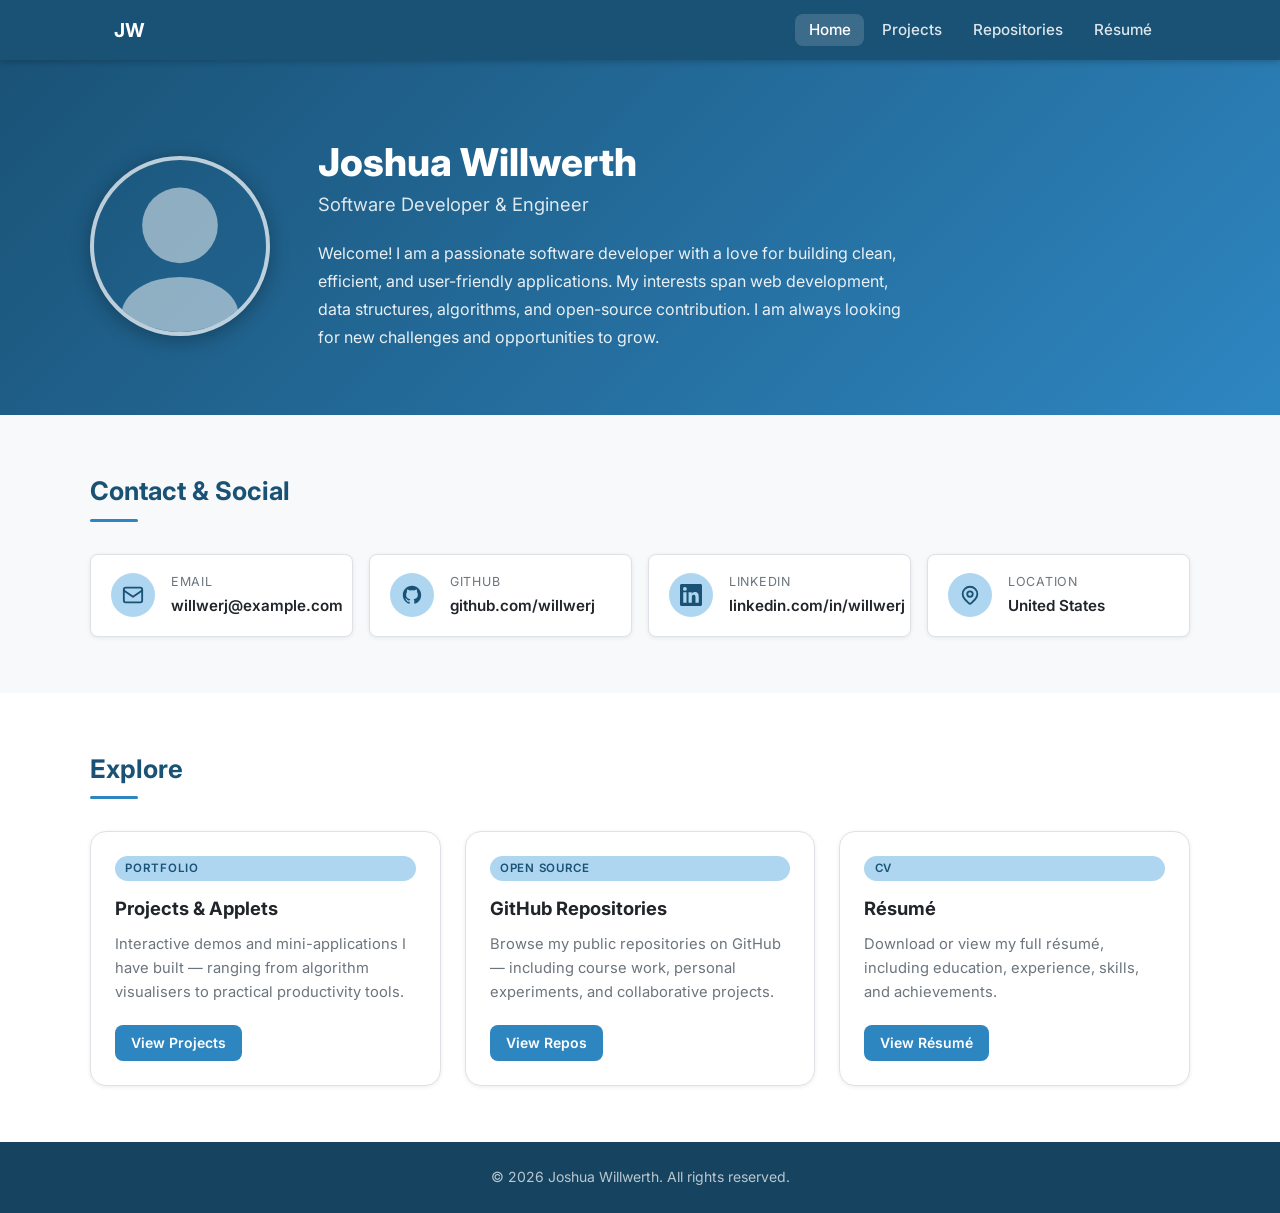
==== index.html @ 68858cde "Build personal website with bio, contact, projects, repos, and resume pages Co-authored-by: willwerj" ====
<!DOCTYPE html>
<html lang="en">
<head>
  <meta charset="UTF-8" />
  <meta name="viewport" content="width=device-width, initial-scale=1.0" />
  <meta name="description" content="Joshua Willwerth — Personal Website &amp; Interactive CV" />
  <title>Joshua Willwerth</title>
  <link rel="preconnect" href="https://fonts.googleapis.com" />
  <link rel="preconnect" href="https://fonts.gstatic.com" crossorigin />
  <link href="https://fonts.googleapis.com/css2?family=Inter:wght@400;500;600;700;800&display=swap" rel="stylesheet" />
  <link rel="stylesheet" href="css/style.css" />
</head>
<body>

  <!-- Navigation -->
  <nav class="nav" role="navigation" aria-label="Main navigation">
    <div class="nav__inner">
      <a href="index.html" class="nav__brand">JW</a>
      <button class="nav__toggle" id="nav-toggle" aria-controls="nav-links" aria-expanded="false" aria-label="Toggle navigation">
        <span></span><span></span><span></span>
      </button>
      <ul class="nav__links" id="nav-links" role="list">
        <li><a href="index.html">Home</a></li>
        <li><a href="projects.html">Projects</a></li>
        <li><a href="repositories.html">Repositories</a></li>
        <li><a href="resume.html">Résumé</a></li>
      </ul>
    </div>
  </nav>

  <main class="page">

    <!-- Hero / Bio -->
    <section class="hero" aria-label="Introduction">
      <div class="hero__inner">
        <div class="hero__photo">
          <img src="images/profile-placeholder.svg" alt="Photo of Joshua Willwerth" />
        </div>
        <div class="hero__content">
          <h1 class="hero__name">Joshua Willwerth</h1>
          <p class="hero__title">Software Developer &amp; Engineer</p>
          <p class="hero__bio">
            Welcome! I am a passionate software developer with a love for building clean,
            efficient, and user-friendly applications. My interests span web development,
            data structures, algorithms, and open-source contribution. I am always looking
            for new challenges and opportunities to grow.
          </p>
        </div>
      </div>
    </section>

    <!-- Contact / Social -->
    <section class="section" aria-labelledby="contact-heading">
      <div class="section__inner">
        <h2 class="section__title" id="contact-heading">Contact &amp; Social</h2>
        <div class="section__divider" aria-hidden="true"></div>

        <div class="contact-grid">

          <!-- Email -->
          <div class="contact-card">
            <div class="contact-card__icon" aria-hidden="true">
              <svg viewBox="0 0 24 24" fill="none" stroke="currentColor" stroke-width="2">
                <rect x="2" y="4" width="20" height="16" rx="2"/>
                <path stroke-linecap="round" stroke-linejoin="round" d="M2 7l10 7 10-7"/>
              </svg>
            </div>
            <div>
              <div class="contact-card__label">Email</div>
              <div class="contact-card__value">
                <a href="mailto:willwerj@example.com">willwerj@example.com</a>
              </div>
            </div>
          </div>

          <!-- GitHub -->
          <div class="contact-card">
            <div class="contact-card__icon" aria-hidden="true">
              <svg viewBox="0 0 24 24" fill="currentColor">
                <path d="M12 2C6.477 2 2 6.484 2 12.017c0 4.425 2.865 8.18 6.839 9.504.5.092.682-.217.682-.483 0-.237-.008-.868-.013-1.703-2.782.605-3.369-1.343-3.369-1.343-.454-1.158-1.11-1.466-1.11-1.466-.908-.62.069-.608.069-.608 1.003.07 1.531 1.032 1.531 1.032.892 1.53 2.341 1.088 2.91.832.092-.647.35-1.088.636-1.338-2.22-.253-4.555-1.113-4.555-4.951 0-1.093.39-1.988 1.029-2.688-.103-.253-.446-1.272.098-2.65 0 0 .84-.27 2.75 1.026A9.564 9.564 0 0112 6.844c.85.004 1.705.115 2.504.337 1.909-1.296 2.747-1.027 2.747-1.027.546 1.379.202 2.398.1 2.651.64.7 1.028 1.595 1.028 2.688 0 3.848-2.339 4.695-4.566 4.943.359.309.678.92.678 1.855 0 1.338-.012 2.419-.012 2.747 0 .268.18.58.688.482A10.019 10.019 0 0022 12.017C22 6.484 17.522 2 12 2z"/>
              </svg>
            </div>
            <div>
              <div class="contact-card__label">GitHub</div>
              <div class="contact-card__value">
                <a href="https://github.com/willwerj" target="_blank" rel="noopener noreferrer">github.com/willwerj</a>
              </div>
            </div>
          </div>

          <!-- LinkedIn -->
          <div class="contact-card">
            <div class="contact-card__icon" aria-hidden="true">
              <svg viewBox="0 0 24 24" fill="currentColor">
                <path d="M20.447 20.452h-3.554v-5.569c0-1.328-.027-3.037-1.852-3.037-1.853 0-2.136 1.445-2.136 2.939v5.667H9.351V9h3.414v1.561h.046c.477-.9 1.637-1.85 3.37-1.85 3.601 0 4.267 2.37 4.267 5.455v6.286zM5.337 7.433a2.062 2.062 0 01-2.063-2.065 2.064 2.064 0 112.063 2.065zm1.782 13.019H3.555V9h3.564v11.452zM22.225 0H1.771C.792 0 0 .774 0 1.729v20.542C0 23.227.792 24 1.771 24h20.451C23.2 24 24 23.227 24 22.271V1.729C24 .774 23.2 0 22.222 0h.003z"/>
              </svg>
            </div>
            <div>
              <div class="contact-card__label">LinkedIn</div>
              <div class="contact-card__value">
                <a href="https://linkedin.com/in/willwerj" target="_blank" rel="noopener noreferrer">linkedin.com/in/willwerj</a>
              </div>
            </div>
          </div>

          <!-- Location -->
          <div class="contact-card">
            <div class="contact-card__icon" aria-hidden="true">
              <svg viewBox="0 0 24 24" fill="none" stroke="currentColor" stroke-width="2">
                <path stroke-linecap="round" stroke-linejoin="round" d="M17.657 16.657L13.414 20.9a2 2 0 01-2.828 0l-4.243-4.243a8 8 0 1111.314 0z"/>
                <path stroke-linecap="round" stroke-linejoin="round" d="M15 11a3 3 0 11-6 0 3 3 0 016 0z"/>
              </svg>
            </div>
            <div>
              <div class="contact-card__label">Location</div>
              <div class="contact-card__value">United States</div>
            </div>
          </div>

        </div>
      </div>
    </section>

    <!-- Quick Links -->
    <section class="section section--alt" aria-labelledby="explore-heading">
      <div class="section__inner">
        <h2 class="section__title" id="explore-heading">Explore</h2>
        <div class="section__divider" aria-hidden="true"></div>
        <div class="cards-grid">

          <div class="card">
            <span class="card__badge">Portfolio</span>
            <h3 class="card__title">Projects &amp; Applets</h3>
            <p class="card__description">
              Interactive demos and mini-applications I have built — ranging from
              algorithm visualisers to practical productivity tools.
            </p>
            <div class="card__footer">
              <a href="projects.html" class="btn btn--primary">View Projects</a>
            </div>
          </div>

          <div class="card">
            <span class="card__badge">Open Source</span>
            <h3 class="card__title">GitHub Repositories</h3>
            <p class="card__description">
              Browse my public repositories on GitHub — including course work,
              personal experiments, and collaborative projects.
            </p>
            <div class="card__footer">
              <a href="repositories.html" class="btn btn--primary">View Repos</a>
            </div>
          </div>

          <div class="card">
            <span class="card__badge">CV</span>
            <h3 class="card__title">Résumé</h3>
            <p class="card__description">
              Download or view my full résumé, including education, experience,
              skills, and achievements.
            </p>
            <div class="card__footer">
              <a href="resume.html" class="btn btn--primary">View Résumé</a>
            </div>
          </div>

        </div>
      </div>
    </section>

  </main>

  <footer class="footer">
    <p>&copy; <span id="year"></span> Joshua Willwerth. All rights reserved.</p>
  </footer>

  <script src="js/main.js"></script>
  <script>document.getElementById('year').textContent = new Date().getFullYear();</script>
</body>
</html>
---- css/style.css ----
/* ===========================
   Root Variables & Reset
   =========================== */
:root {
  --color-bg: #f8f9fa;
  --color-surface: #ffffff;
  --color-primary: #1a5276;
  --color-primary-dark: #154360;
  --color-accent: #2e86c1;
  --color-accent-light: #aed6f1;
  --color-text: #212529;
  --color-text-muted: #6c757d;
  --color-border: #dee2e6;
  --color-shadow: rgba(0, 0, 0, 0.08);
  --font-sans: 'Inter', 'Segoe UI', system-ui, sans-serif;
  --font-mono: 'Fira Code', 'Consolas', monospace;
  --radius: 8px;
  --radius-lg: 16px;
  --transition: 0.2s ease;
  --max-width: 1100px;
}

*, *::before, *::after {
  box-sizing: border-box;
  margin: 0;
  padding: 0;
}

html {
  scroll-behavior: smooth;
}

body {
  font-family: var(--font-sans);
  background: var(--color-bg);
  color: var(--color-text);
  line-height: 1.6;
  min-height: 100vh;
  display: flex;
  flex-direction: column;
}

a {
  color: var(--color-accent);
  text-decoration: none;
  transition: color var(--transition);
}

a:hover {
  color: var(--color-primary-dark);
  text-decoration: underline;
}

img {
  max-width: 100%;
  height: auto;
  display: block;
}

ul {
  list-style: none;
}

/* ===========================
   Navigation
   =========================== */
.nav {
  background: var(--color-primary);
  box-shadow: 0 2px 6px rgba(0,0,0,0.2);
  position: sticky;
  top: 0;
  z-index: 100;
}

.nav__inner {
  max-width: var(--max-width);
  margin: 0 auto;
  padding: 0 1.5rem;
  display: flex;
  align-items: center;
  justify-content: space-between;
  height: 60px;
}

.nav__brand {
  font-size: 1.2rem;
  font-weight: 700;
  color: #ffffff;
  text-decoration: none;
  letter-spacing: 0.02em;
}

.nav__brand:hover {
  color: var(--color-accent-light);
  text-decoration: none;
}

.nav__links {
  display: flex;
  gap: 0.25rem;
}

.nav__links a {
  color: rgba(255,255,255,0.85);
  font-weight: 500;
  padding: 0.4rem 0.85rem;
  border-radius: var(--radius);
  transition: background var(--transition), color var(--transition);
  text-decoration: none;
  font-size: 0.95rem;
}

.nav__links a:hover,
.nav__links a.active {
  background: rgba(255,255,255,0.15);
  color: #ffffff;
}

.nav__toggle {
  display: none;
  flex-direction: column;
  gap: 5px;
  cursor: pointer;
  padding: 4px;
  background: none;
  border: none;
}

.nav__toggle span {
  display: block;
  width: 24px;
  height: 2px;
  background: #ffffff;
  border-radius: 2px;
  transition: transform var(--transition), opacity var(--transition);
}

@media (max-width: 640px) {
  .nav__toggle {
    display: flex;
  }

  .nav__links {
    display: none;
    flex-direction: column;
    position: absolute;
    top: 60px;
    left: 0;
    right: 0;
    background: var(--color-primary-dark);
    padding: 0.75rem 1rem;
    gap: 0.25rem;
  }

  .nav__links.open {
    display: flex;
  }

  .nav__links a {
    padding: 0.6rem 0.85rem;
  }
}

/* ===========================
   Main content wrapper
   =========================== */
.page {
  flex: 1;
}

.container {
  max-width: var(--max-width);
  margin: 0 auto;
  padding: 0 1.5rem;
}

/* ===========================
   Hero / Bio Section
   =========================== */
.hero {
  background: linear-gradient(135deg, var(--color-primary) 0%, var(--color-accent) 100%);
  color: #ffffff;
  padding: 5rem 1.5rem 4rem;
}

.hero__inner {
  max-width: var(--max-width);
  margin: 0 auto;
  display: flex;
  align-items: center;
  gap: 3rem;
  flex-wrap: wrap;
}

.hero__photo {
  flex-shrink: 0;
}

.hero__photo img,
.hero__photo .photo-placeholder {
  width: 180px;
  height: 180px;
  border-radius: 50%;
  border: 4px solid rgba(255,255,255,0.7);
  object-fit: cover;
  box-shadow: 0 4px 20px rgba(0,0,0,0.3);
}

.photo-placeholder {
  background: rgba(255,255,255,0.15);
  display: flex;
  align-items: center;
  justify-content: center;
}

.photo-placeholder svg {
  width: 90px;
  height: 90px;
  opacity: 0.7;
}

.hero__content {
  flex: 1;
  min-width: 240px;
}

.hero__name {
  font-size: 2.4rem;
  font-weight: 800;
  line-height: 1.15;
  margin-bottom: 0.35rem;
}

.hero__title {
  font-size: 1.15rem;
  opacity: 0.85;
  margin-bottom: 1.25rem;
  font-weight: 400;
}

.hero__bio {
  font-size: 1rem;
  opacity: 0.9;
  max-width: 600px;
  line-height: 1.75;
}

@media (max-width: 640px) {
  .hero {
    padding: 3rem 1.25rem;
  }

  .hero__inner {
    flex-direction: column;
    align-items: flex-start;
    gap: 1.5rem;
  }

  .hero__name {
    font-size: 1.9rem;
  }
}

/* ===========================
   Sections
   =========================== */
.section {
  padding: 3.5rem 1.5rem;
}

.section--alt {
  background: var(--color-surface);
}

.section__inner {
  max-width: var(--max-width);
  margin: 0 auto;
}

.section__title {
  font-size: 1.6rem;
  font-weight: 700;
  color: var(--color-primary);
  margin-bottom: 0.4rem;
}

.section__divider {
  width: 48px;
  height: 3px;
  background: var(--color-accent);
  border-radius: 2px;
  margin-bottom: 2rem;
}

/* ===========================
   Contact Info
   =========================== */
.contact-grid {
  display: grid;
  grid-template-columns: repeat(auto-fill, minmax(260px, 1fr));
  gap: 1rem;
}

.contact-card {
  background: var(--color-surface);
  border: 1px solid var(--color-border);
  border-radius: var(--radius);
  padding: 1.1rem 1.25rem;
  display: flex;
  align-items: center;
  gap: 1rem;
  box-shadow: 0 1px 4px var(--color-shadow);
  transition: box-shadow var(--transition), border-color var(--transition);
}

.contact-card:hover {
  box-shadow: 0 4px 14px var(--color-shadow);
  border-color: var(--color-accent-light);
}

.contact-card__icon {
  width: 44px;
  height: 44px;
  border-radius: 50%;
  background: var(--color-accent-light);
  display: flex;
  align-items: center;
  justify-content: center;
  flex-shrink: 0;
  color: var(--color-primary);
}

.contact-card__icon svg {
  width: 22px;
  height: 22px;
}

.contact-card__label {
  font-size: 0.78rem;
  color: var(--color-text-muted);
  text-transform: uppercase;
  letter-spacing: 0.06em;
  margin-bottom: 0.1rem;
}

.contact-card__value {
  font-weight: 600;
  font-size: 0.95rem;
  color: var(--color-text);
}

.contact-card__value a {
  color: var(--color-text);
}

.contact-card__value a:hover {
  color: var(--color-accent);
  text-decoration: none;
}

/* ===========================
   Page Header (inner pages)
   =========================== */
.page-header {
  background: linear-gradient(135deg, var(--color-primary) 0%, var(--color-accent) 100%);
  color: #ffffff;
  padding: 3.5rem 1.5rem 2.5rem;
}

.page-header__inner {
  max-width: var(--max-width);
  margin: 0 auto;
}

.page-header__title {
  font-size: 2rem;
  font-weight: 800;
  margin-bottom: 0.4rem;
}

.page-header__subtitle {
  font-size: 1rem;
  opacity: 0.85;
}

/* ===========================
   Cards (Projects / Repos)
   =========================== */
.cards-grid {
  display: grid;
  grid-template-columns: repeat(auto-fill, minmax(300px, 1fr));
  gap: 1.5rem;
}

.card {
  background: var(--color-surface);
  border: 1px solid var(--color-border);
  border-radius: var(--radius-lg);
  padding: 1.5rem;
  box-shadow: 0 1px 4px var(--color-shadow);
  transition: transform var(--transition), box-shadow var(--transition);
  display: flex;
  flex-direction: column;
}

.card:hover {
  transform: translateY(-3px);
  box-shadow: 0 8px 24px var(--color-shadow);
}

.card__badge {
  display: inline-block;
  font-size: 0.72rem;
  font-weight: 600;
  text-transform: uppercase;
  letter-spacing: 0.06em;
  padding: 0.2rem 0.65rem;
  border-radius: 20px;
  margin-bottom: 0.85rem;
  background: var(--color-accent-light);
  color: var(--color-primary);
}

.card__title {
  font-size: 1.15rem;
  font-weight: 700;
  margin-bottom: 0.5rem;
  color: var(--color-text);
}

.card__description {
  font-size: 0.92rem;
  color: var(--color-text-muted);
  flex: 1;
  line-height: 1.65;
  margin-bottom: 1.25rem;
}

.card__footer {
  display: flex;
  align-items: center;
  gap: 0.75rem;
  flex-wrap: wrap;
  margin-top: auto;
}

.btn {
  display: inline-flex;
  align-items: center;
  gap: 0.4rem;
  padding: 0.45rem 1rem;
  border-radius: var(--radius);
  font-size: 0.875rem;
  font-weight: 600;
  cursor: pointer;
  border: none;
  transition: background var(--transition), color var(--transition);
  text-decoration: none;
}

.btn--primary {
  background: var(--color-accent);
  color: #ffffff;
}

.btn--primary:hover {
  background: var(--color-primary);
  color: #ffffff;
  text-decoration: none;
}

.btn--outline {
  background: transparent;
  color: var(--color-accent);
  border: 1.5px solid var(--color-accent);
}

.btn--outline:hover {
  background: var(--color-accent);
  color: #ffffff;
  text-decoration: none;
}

/* Language tag */
.lang-tag {
  font-size: 0.78rem;
  padding: 0.15rem 0.55rem;
  border-radius: 20px;
  background: var(--color-bg);
  border: 1px solid var(--color-border);
  color: var(--color-text-muted);
}

/* Repo stats */
.repo-stat {
  display: inline-flex;
  align-items: center;
  gap: 0.3rem;
  font-size: 0.82rem;
  color: var(--color-text-muted);
}

.repo-stat svg {
  width: 14px;
  height: 14px;
}

/* ===========================
   Empty / Loading states
   =========================== */
.state-placeholder {
  text-align: center;
  padding: 4rem 1rem;
  color: var(--color-text-muted);
}

.state-placeholder svg {
  width: 56px;
  height: 56px;
  margin: 0 auto 1rem;
  opacity: 0.4;
}

.state-placeholder p {
  font-size: 1rem;
}

/* ===========================
   Resume Page
   =========================== */
.resume-placeholder {
  background: var(--color-surface);
  border: 2px dashed var(--color-border);
  border-radius: var(--radius-lg);
  padding: 5rem 2rem;
  text-align: center;
  max-width: 600px;
  margin: 2rem auto;
}

.resume-placeholder svg {
  width: 64px;
  height: 64px;
  margin: 0 auto 1rem;
  color: var(--color-text-muted);
  opacity: 0.5;
}

.resume-placeholder h2 {
  font-size: 1.3rem;
  font-weight: 700;
  color: var(--color-primary);
  margin-bottom: 0.5rem;
}

.resume-placeholder p {
  color: var(--color-text-muted);
  font-size: 0.95rem;
  max-width: 380px;
  margin: 0 auto 1.5rem;
}

/* ===========================
   Footer
   =========================== */
.footer {
  background: var(--color-primary-dark);
  color: rgba(255,255,255,0.7);
  text-align: center;
  padding: 1.5rem 1rem;
  font-size: 0.875rem;
}

.footer a {
  color: var(--color-accent-light);
}

/* ===========================
   Spinner
   =========================== */
.spinner {
  width: 36px;
  height: 36px;
  border: 3px solid var(--color-border);
  border-top-color: var(--color-accent);
  border-radius: 50%;
  animation: spin 0.7s linear infinite;
  margin: 3rem auto;
}

@keyframes spin {
  to { transform: rotate(360deg); }
}
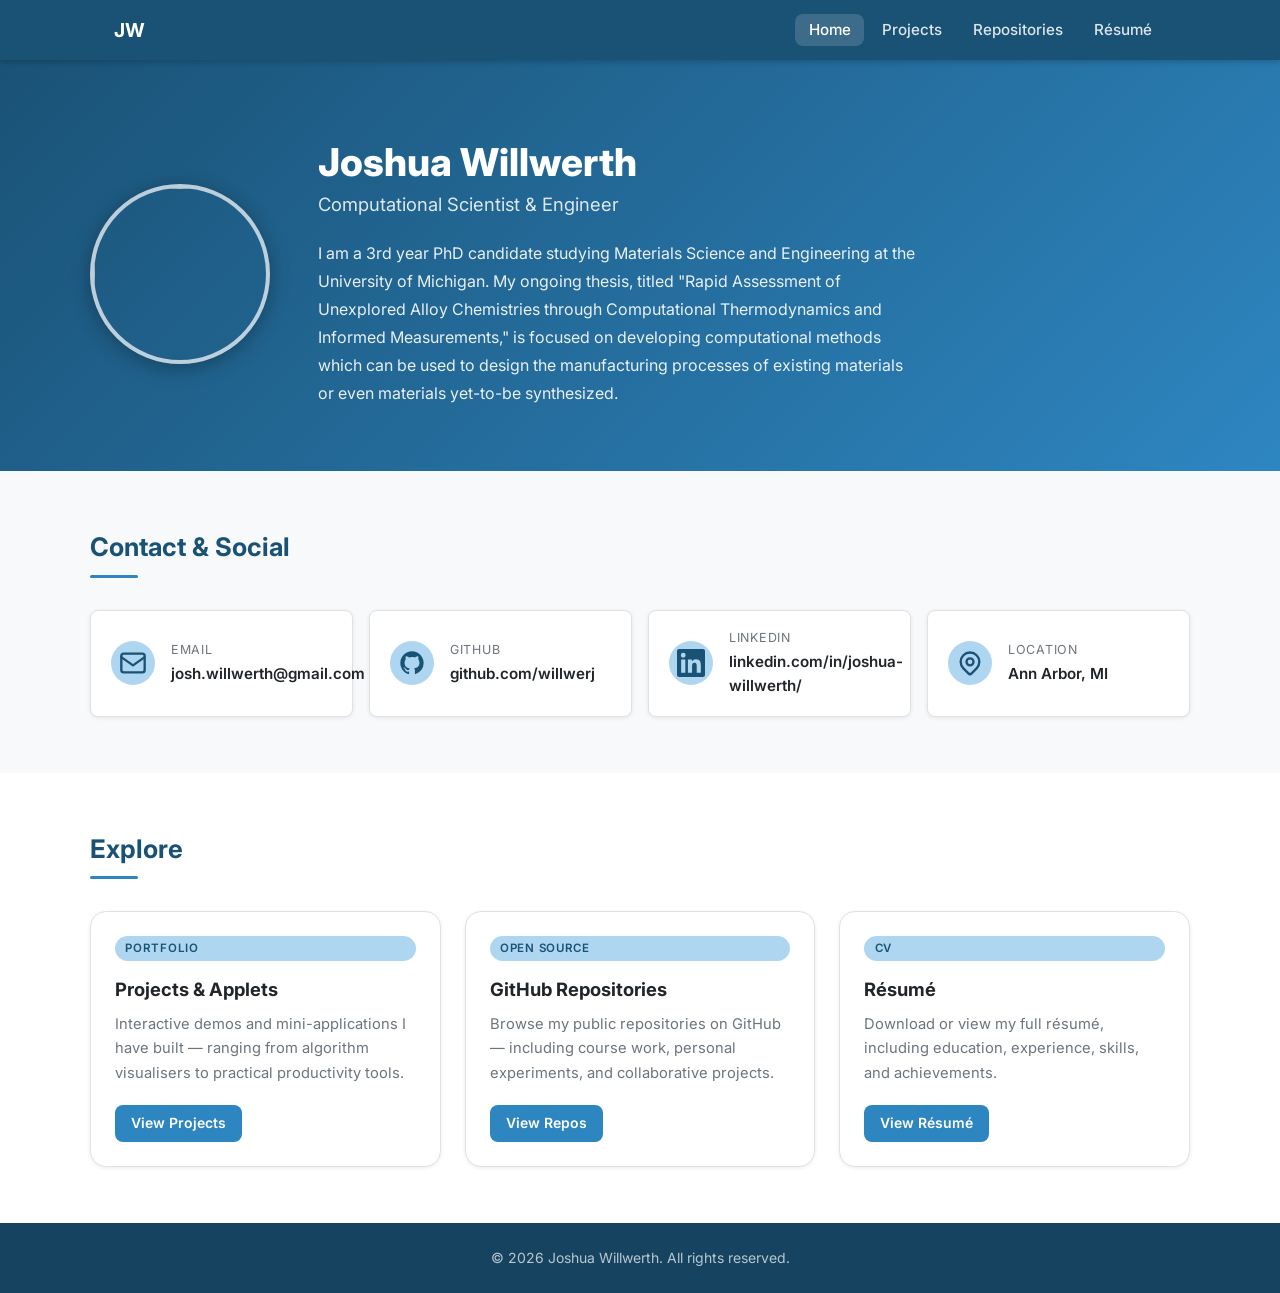
==== commit 0cde33e3: "updated landing page info" ====
--- a/index.html
+++ b/index.html
@@ -34,16 +34,16 @@
     <section class="hero" aria-label="Introduction">
       <div class="hero__inner">
         <div class="hero__photo">
-          <img src="images/profile-placeholder.svg" alt="Photo of Joshua Willwerth" />
+          <img src="images/scanned_headshot.png"/>
         </div>
         <div class="hero__content">
           <h1 class="hero__name">Joshua Willwerth</h1>
-          <p class="hero__title">Software Developer &amp; Engineer</p>
+          <p class="hero__title">Computational Scientist &amp; Engineer</p>
           <p class="hero__bio">
-            Welcome! I am a passionate software developer with a love for building clean,
-            efficient, and user-friendly applications. My interests span web development,
-            data structures, algorithms, and open-source contribution. I am always looking
-            for new challenges and opportunities to grow.
+            I am a 3rd year PhD candidate studying Materials Science and Engineering at the University of Michigan.
+            My ongoing thesis, titled "Rapid Assessment of Unexplored Alloy Chemistries through Computational 
+            Thermodynamics and Informed Measurements," is focused on developing computational methods which can be used 
+            to design the manufacturing processes of existing materials or even materials yet-to-be synthesized. 
           </p>
         </div>
       </div>
@@ -68,7 +68,7 @@
             <div>
               <div class="contact-card__label">Email</div>
               <div class="contact-card__value">
-                <a href="mailto:willwerj@example.com">willwerj@example.com</a>
+                <a href="mailto:josh.willwerth@gmail.com">josh.willwerth@gmail.com</a>
               </div>
             </div>
           </div>
@@ -98,7 +98,7 @@
             <div>
               <div class="contact-card__label">LinkedIn</div>
               <div class="contact-card__value">
-                <a href="https://linkedin.com/in/willwerj" target="_blank" rel="noopener noreferrer">linkedin.com/in/willwerj</a>
+                <a href="https://www.linkedin.com/in/joshua-willwerth/" target="_blank" rel="noopener noreferrer">linkedin.com/in/joshua-willwerth/</a>
               </div>
             </div>
           </div>
@@ -113,7 +113,7 @@
             </div>
             <div>
               <div class="contact-card__label">Location</div>
-              <div class="contact-card__value">United States</div>
+              <div class="contact-card__value">Ann Arbor, MI</div>
             </div>
           </div>
 
--- a/css/style.css
+++ b/css/style.css
@@ -331,8 +331,8 @@
 }
 
 .contact-card__icon svg {
-  width: 22px;
-  height: 22px;
+  width: 28px;
+  height: 28px;
 }
 
 .contact-card__label {
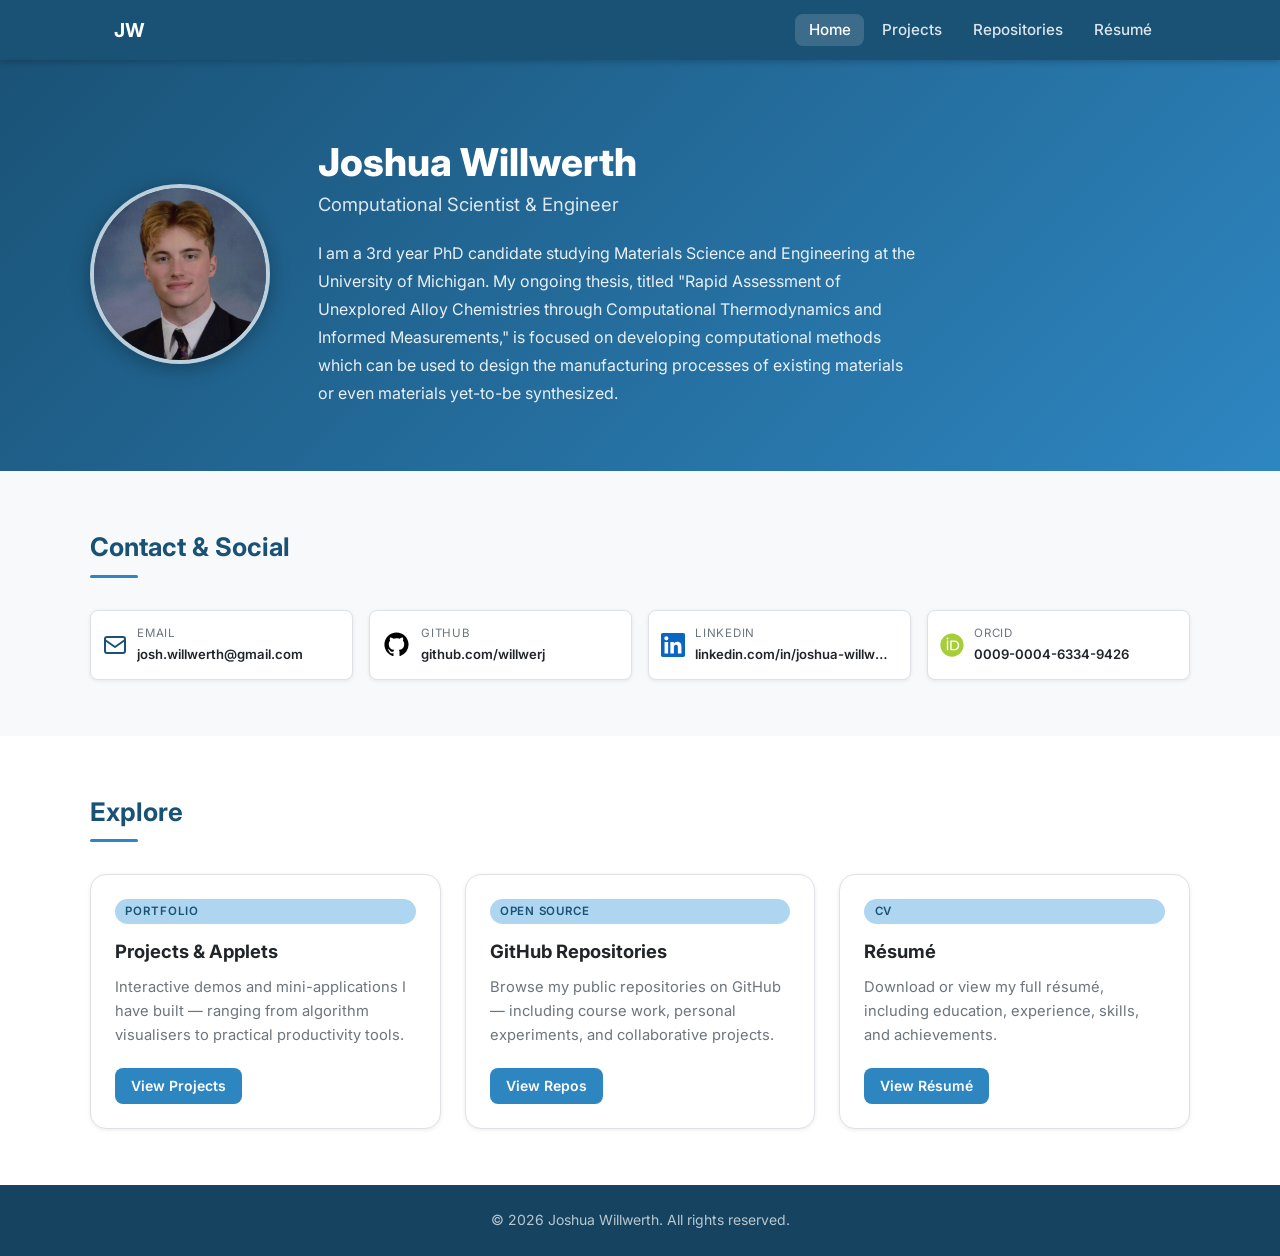
==== commit 71adbdc1: "fixes to landing page rendering" ====
--- a/index.html
+++ b/index.html
@@ -34,7 +34,24 @@
     <section class="hero" aria-label="Introduction">
       <div class="hero__inner">
         <div class="hero__photo">
-          <img src="images/scanned_headshot.png"/>
+          <!--
+            NOTE: The image file images/scanned_headshot.png returns a 404 —
+            it has not been committed to the repository yet. To fix this,
+            add the image file to the images/ folder in your repo and push.
+            The fallback silhouette will show until then.
+          -->
+          <img
+            src="images/scanned_headshot.jpg"
+            alt="Joshua Willwerth"
+            width="180"
+            height="180"
+            onerror="this.style.display='none'; document.getElementById('photo-fallback').style.display='flex';"
+          />
+          <div class="photo-placeholder" id="photo-fallback" style="display:none;" aria-hidden="true">
+            <svg viewBox="0 0 24 24" fill="currentColor">
+              <path d="M12 12c2.7 0 4.8-2.1 4.8-4.8S14.7 2.4 12 2.4 7.2 4.5 7.2 7.2 9.3 12 12 12zm0 2.4c-3.2 0-9.6 1.6-9.6 4.8v2.4h19.2v-2.4c0-3.2-6.4-4.8-9.6-4.8z"/>
+            </svg>
+          </div>
         </div>
         <div class="hero__content">
           <h1 class="hero__name">Joshua Willwerth</h1>
@@ -65,7 +82,7 @@
                 <path stroke-linecap="round" stroke-linejoin="round" d="M2 7l10 7 10-7"/>
               </svg>
             </div>
-            <div>
+            <div class="contact-card__text">
               <div class="contact-card__label">Email</div>
               <div class="contact-card__value">
                 <a href="mailto:josh.willwerth@gmail.com">josh.willwerth@gmail.com</a>
@@ -73,14 +90,14 @@
             </div>
           </div>
 
-          <!-- GitHub -->
+          <!-- GitHub — black, 20% larger -->
           <div class="contact-card">
-            <div class="contact-card__icon" aria-hidden="true">
+            <div class="contact-card__icon contact-card__icon--github" aria-hidden="true">
               <svg viewBox="0 0 24 24" fill="currentColor">
                 <path d="M12 2C6.477 2 2 6.484 2 12.017c0 4.425 2.865 8.18 6.839 9.504.5.092.682-.217.682-.483 0-.237-.008-.868-.013-1.703-2.782.605-3.369-1.343-3.369-1.343-.454-1.158-1.11-1.466-1.11-1.466-.908-.62.069-.608.069-.608 1.003.07 1.531 1.032 1.531 1.032.892 1.53 2.341 1.088 2.91.832.092-.647.35-1.088.636-1.338-2.22-.253-4.555-1.113-4.555-4.951 0-1.093.39-1.988 1.029-2.688-.103-.253-.446-1.272.098-2.65 0 0 .84-.27 2.75 1.026A9.564 9.564 0 0112 6.844c.85.004 1.705.115 2.504.337 1.909-1.296 2.747-1.027 2.747-1.027.546 1.379.202 2.398.1 2.651.64.7 1.028 1.595 1.028 2.688 0 3.848-2.339 4.695-4.566 4.943.359.309.678.92.678 1.855 0 1.338-.012 2.419-.012 2.747 0 .268.18.58.688.482A10.019 10.019 0 0022 12.017C22 6.484 17.522 2 12 2z"/>
               </svg>
             </div>
-            <div>
+            <div class="contact-card__text">
               <div class="contact-card__label">GitHub</div>
               <div class="contact-card__value">
                 <a href="https://github.com/willwerj" target="_blank" rel="noopener noreferrer">github.com/willwerj</a>
@@ -88,14 +105,14 @@
             </div>
           </div>
 
-          <!-- LinkedIn -->
+          <!-- LinkedIn — official brand blue #0A66C2 -->
           <div class="contact-card">
-            <div class="contact-card__icon" aria-hidden="true">
+            <div class="contact-card__icon contact-card__icon--linkedin" aria-hidden="true">
               <svg viewBox="0 0 24 24" fill="currentColor">
                 <path d="M20.447 20.452h-3.554v-5.569c0-1.328-.027-3.037-1.852-3.037-1.853 0-2.136 1.445-2.136 2.939v5.667H9.351V9h3.414v1.561h.046c.477-.9 1.637-1.85 3.37-1.85 3.601 0 4.267 2.37 4.267 5.455v6.286zM5.337 7.433a2.062 2.062 0 01-2.063-2.065 2.064 2.064 0 112.063 2.065zm1.782 13.019H3.555V9h3.564v11.452zM22.225 0H1.771C.792 0 0 .774 0 1.729v20.542C0 23.227.792 24 1.771 24h20.451C23.2 24 24 23.227 24 22.271V1.729C24 .774 23.2 0 22.222 0h.003z"/>
               </svg>
             </div>
-            <div>
+            <div class="contact-card__text">
               <div class="contact-card__label">LinkedIn</div>
               <div class="contact-card__value">
                 <a href="https://www.linkedin.com/in/joshua-willwerth/" target="_blank" rel="noopener noreferrer">linkedin.com/in/joshua-willwerth/</a>
@@ -103,17 +120,19 @@
             </div>
           </div>
 
-          <!-- Location -->
+          <!-- ORCID — crisp inline SVG at native resolution -->
           <div class="contact-card">
-            <div class="contact-card__icon" aria-hidden="true">
-              <svg viewBox="0 0 24 24" fill="none" stroke="currentColor" stroke-width="2">
-                <path stroke-linecap="round" stroke-linejoin="round" d="M17.657 16.657L13.414 20.9a2 2 0 01-2.828 0l-4.243-4.243a8 8 0 1111.314 0z"/>
-                <path stroke-linecap="round" stroke-linejoin="round" d="M15 11a3 3 0 11-6 0 3 3 0 016 0z"/>
+            <div class="contact-card__icon contact-card__icon--orcid" aria-hidden="true">
+              <svg width="24" height="24" viewBox="0 0 512 512" xmlns="http://www.w3.org/2000/svg">
+                <circle cx="256" cy="256" r="256" fill="white"/>
+                <path fill="#A6CE39" d="M294.75 188.19h-45.92V342h47.47c67.62 0 83.12-51.34 83.12-76.91 0-41.64-26.54-76.9-84.67-76.9zM256 8C119 8 8 119 8 256s111 248 248 248 248-111 248-248S393 8 256 8zm-80.79 360.76h-29.84v-207.5h29.84zm-14.92-231.14a19.57 19.57 0 1 1 19.57-19.57 19.64 19.64 0 0 1-19.57 19.57zM300 369h-81V161.26h80.6c76.73 0 110.44 54.83 110.44 103.85C410 318.39 368.38 369 300 369z"/>
               </svg>
             </div>
-            <div>
-              <div class="contact-card__label">Location</div>
-              <div class="contact-card__value">Ann Arbor, MI</div>
+            <div class="contact-card__text">
+              <div class="contact-card__label">ORCID</div>
+              <div class="contact-card__value">
+                <a href="https://orcid.org/0009-0004-6334-9426" target="_blank" rel="noopener noreferrer">0009-0004-6334-9426</a>
+              </div>
             </div>
           </div>
 
--- a/css/style.css
+++ b/css/style.css
@@ -297,7 +297,7 @@
    =========================== */
 .contact-grid {
   display: grid;
-  grid-template-columns: repeat(auto-fill, minmax(260px, 1fr));
+  grid-template-columns: repeat(auto-fill, minmax(240px, 1fr));
   gap: 1rem;
 }
 
@@ -305,12 +305,14 @@
   background: var(--color-surface);
   border: 1px solid var(--color-border);
   border-radius: var(--radius);
-  padding: 1.1rem 1.25rem;
-  display: flex;
-  align-items: center;
-  gap: 1rem;
+  padding: 0.85rem 1rem 0.85rem 0.75rem;
+  display: flex;
+  align-items: center;
+  gap: 0.65rem;
   box-shadow: 0 1px 4px var(--color-shadow);
   transition: box-shadow var(--transition), border-color var(--transition);
+  min-width: 0;
+  overflow: hidden;
 }
 
 .contact-card:hover {
@@ -318,35 +320,65 @@
   border-color: var(--color-accent-light);
 }
 
+/* Base icon wrapper — no background, no border */
 .contact-card__icon {
-  width: 44px;
-  height: 44px;
-  border-radius: 50%;
-  background: var(--color-accent-light);
+  flex-shrink: 0;
   display: flex;
   align-items: center;
   justify-content: center;
-  flex-shrink: 0;
+  /* Default icon colour — overridden per-brand below */
   color: var(--color-primary);
 }
 
+/* Default SVG size */
 .contact-card__icon svg {
-  width: 28px;
-  height: 28px;
+  width: 24px;
+  height: 24px;
+  display: block;
+}
+
+/* ---- Per-brand colour overrides ---- */
+
+/* GitHub: black, 20% larger than base 24px = ~29px */
+.contact-card__icon--github {
+  color: #000000;
+}
+.contact-card__icon--github svg {
+  width: 29px;
+  height: 29px;
+}
+
+/* LinkedIn: official brand blue */
+.contact-card__icon--linkedin {
+  color: #0A66C2;
+}
+
+/* ORCID SVG is self-coloured (fills hardcoded in the SVG),
+   so no colour override needed here */
+
+/* ---- Text column ---- */
+.contact-card__text {
+  min-width: 0;
+  flex: 1;
+  overflow: hidden;
 }
 
 .contact-card__label {
-  font-size: 0.78rem;
+  font-size: 0.72rem;
   color: var(--color-text-muted);
   text-transform: uppercase;
   letter-spacing: 0.06em;
   margin-bottom: 0.1rem;
+  white-space: nowrap;
 }
 
 .contact-card__value {
   font-weight: 600;
-  font-size: 0.95rem;
+  font-size: 0.82rem;
   color: var(--color-text);
+  white-space: nowrap;
+  overflow: hidden;
+  text-overflow: ellipsis;
 }
 
 .contact-card__value a {
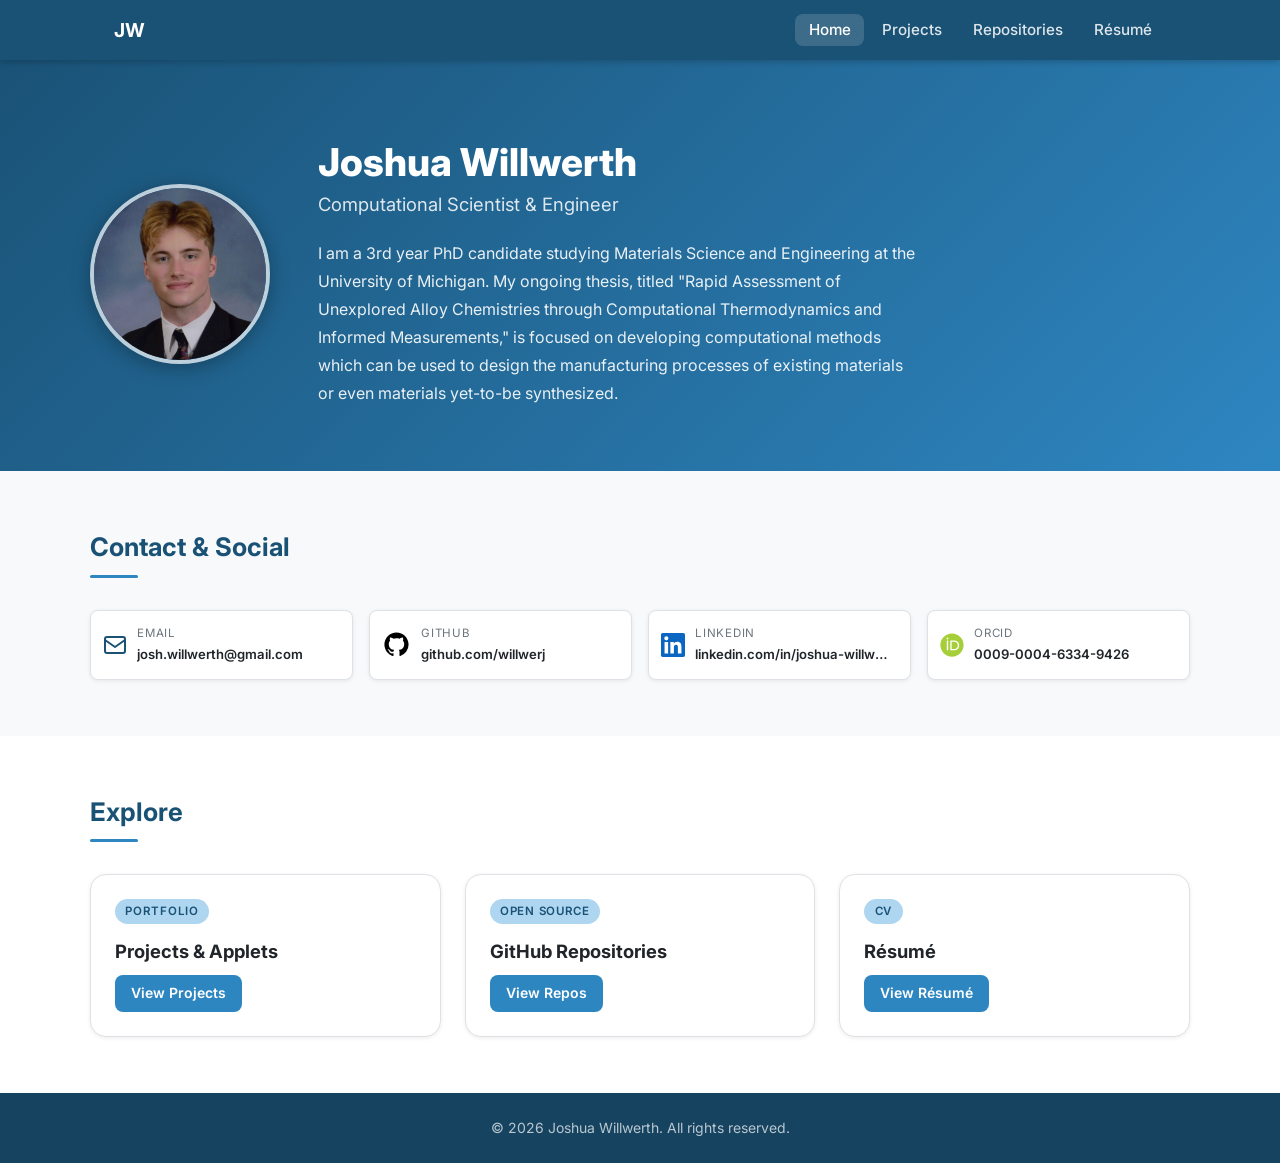
==== commit b3ce8986: "removed default text on landing page" ====
--- a/index.html
+++ b/index.html
@@ -150,10 +150,9 @@
           <div class="card">
             <span class="card__badge">Portfolio</span>
             <h3 class="card__title">Projects &amp; Applets</h3>
-            <p class="card__description">
-              Interactive demos and mini-applications I have built — ranging from
-              algorithm visualisers to practical productivity tools.
-            </p>
+            <!-- <p class="card__description">
+              Interactive demos and applications I have built
+            </p> -->
             <div class="card__footer">
               <a href="projects.html" class="btn btn--primary">View Projects</a>
             </div>
@@ -162,10 +161,9 @@
           <div class="card">
             <span class="card__badge">Open Source</span>
             <h3 class="card__title">GitHub Repositories</h3>
-            <p class="card__description">
-              Browse my public repositories on GitHub — including course work,
-              personal experiments, and collaborative projects.
-            </p>
+            <!-- <p class="card__description">
+              Browse my public repositories on GitHub
+            </p> -->
             <div class="card__footer">
               <a href="repositories.html" class="btn btn--primary">View Repos</a>
             </div>
@@ -174,10 +172,9 @@
           <div class="card">
             <span class="card__badge">CV</span>
             <h3 class="card__title">Résumé</h3>
-            <p class="card__description">
-              Download or view my full résumé, including education, experience,
-              skills, and achievements.
-            </p>
+            <!-- <p class="card__description">
+              Download or view my full résumé
+            </p> -->
             <div class="card__footer">
               <a href="resume.html" class="btn btn--primary">View Résumé</a>
             </div>
--- a/css/style.css
+++ b/css/style.css
@@ -320,26 +320,20 @@
   border-color: var(--color-accent-light);
 }
 
-/* Base icon wrapper — no background, no border */
 .contact-card__icon {
   flex-shrink: 0;
   display: flex;
   align-items: center;
   justify-content: center;
-  /* Default icon colour — overridden per-brand below */
   color: var(--color-primary);
 }
 
-/* Default SVG size */
 .contact-card__icon svg {
   width: 24px;
   height: 24px;
   display: block;
 }
 
-/* ---- Per-brand colour overrides ---- */
-
-/* GitHub: black, 20% larger than base 24px = ~29px */
 .contact-card__icon--github {
   color: #000000;
 }
@@ -348,15 +342,10 @@
   height: 29px;
 }
 
-/* LinkedIn: official brand blue */
 .contact-card__icon--linkedin {
   color: #0A66C2;
 }
 
-/* ORCID SVG is self-coloured (fills hardcoded in the SVG),
-   so no colour override needed here */
-
-/* ---- Text column ---- */
 .contact-card__text {
   min-width: 0;
   flex: 1;
@@ -451,6 +440,7 @@
   margin-bottom: 0.85rem;
   background: var(--color-accent-light);
   color: var(--color-primary);
+  align-self: flex-start;
 }
 
 .card__title {
@@ -465,17 +455,69 @@
   color: var(--color-text-muted);
   flex: 1;
   line-height: 1.65;
-  margin-bottom: 1.25rem;
-}
-
+  margin-bottom: 1.1rem;
+}
+
+/* ===========================
+   Card Thumbnail (optional)
+   =========================== */
+.card__thumbnail {
+  /* 80% of card width, centred */
+  width: 80%;
+  margin: 0 auto 1.1rem;
+  /* Let height grow naturally with the image */
+  overflow: hidden;
+  border-radius: var(--radius);
+  border: 1px solid var(--color-border);
+  /* Establish a containing block for the zoom transition */
+  container-type: inline-size;
+}
+
+.card__thumbnail img {
+  width: 100%;
+  /* Square crop: height = width */
+  aspect-ratio: 1 / 1;
+  object-fit: cover;
+  object-position: center top;
+  display: block;
+  transition: transform 0.35s ease;
+}
+
+.card:hover .card__thumbnail img {
+  transform: scale(1.03);
+}
+
+/* ===========================
+   Card Footer
+   =========================== */
 .card__footer {
   display: flex;
   align-items: center;
-  gap: 0.75rem;
-  flex-wrap: wrap;
+  flex-wrap: nowrap;
+  gap: 0.6rem;
   margin-top: auto;
-}
-
+  overflow: hidden;
+  min-width: 0;
+}
+
+/* ===========================
+   Card Authorship (optional)
+   =========================== */
+.card__authors {
+  margin-left: auto;
+  flex-shrink: 1;
+  min-width: 0;
+  white-space: nowrap;
+  overflow: hidden;
+  text-overflow: ellipsis;
+  font-size: clamp(0.62rem, 1.8cqi, 0.78rem);
+  font-style: italic;
+  color: var(--color-text-muted);
+}
+
+/* ===========================
+   Buttons
+   =========================== */
 .btn {
   display: inline-flex;
   align-items: center;
@@ -488,6 +530,8 @@
   border: none;
   transition: background var(--transition), color var(--transition);
   text-decoration: none;
+  white-space: nowrap;
+  flex-shrink: 0;
 }
 
 .btn--primary {
